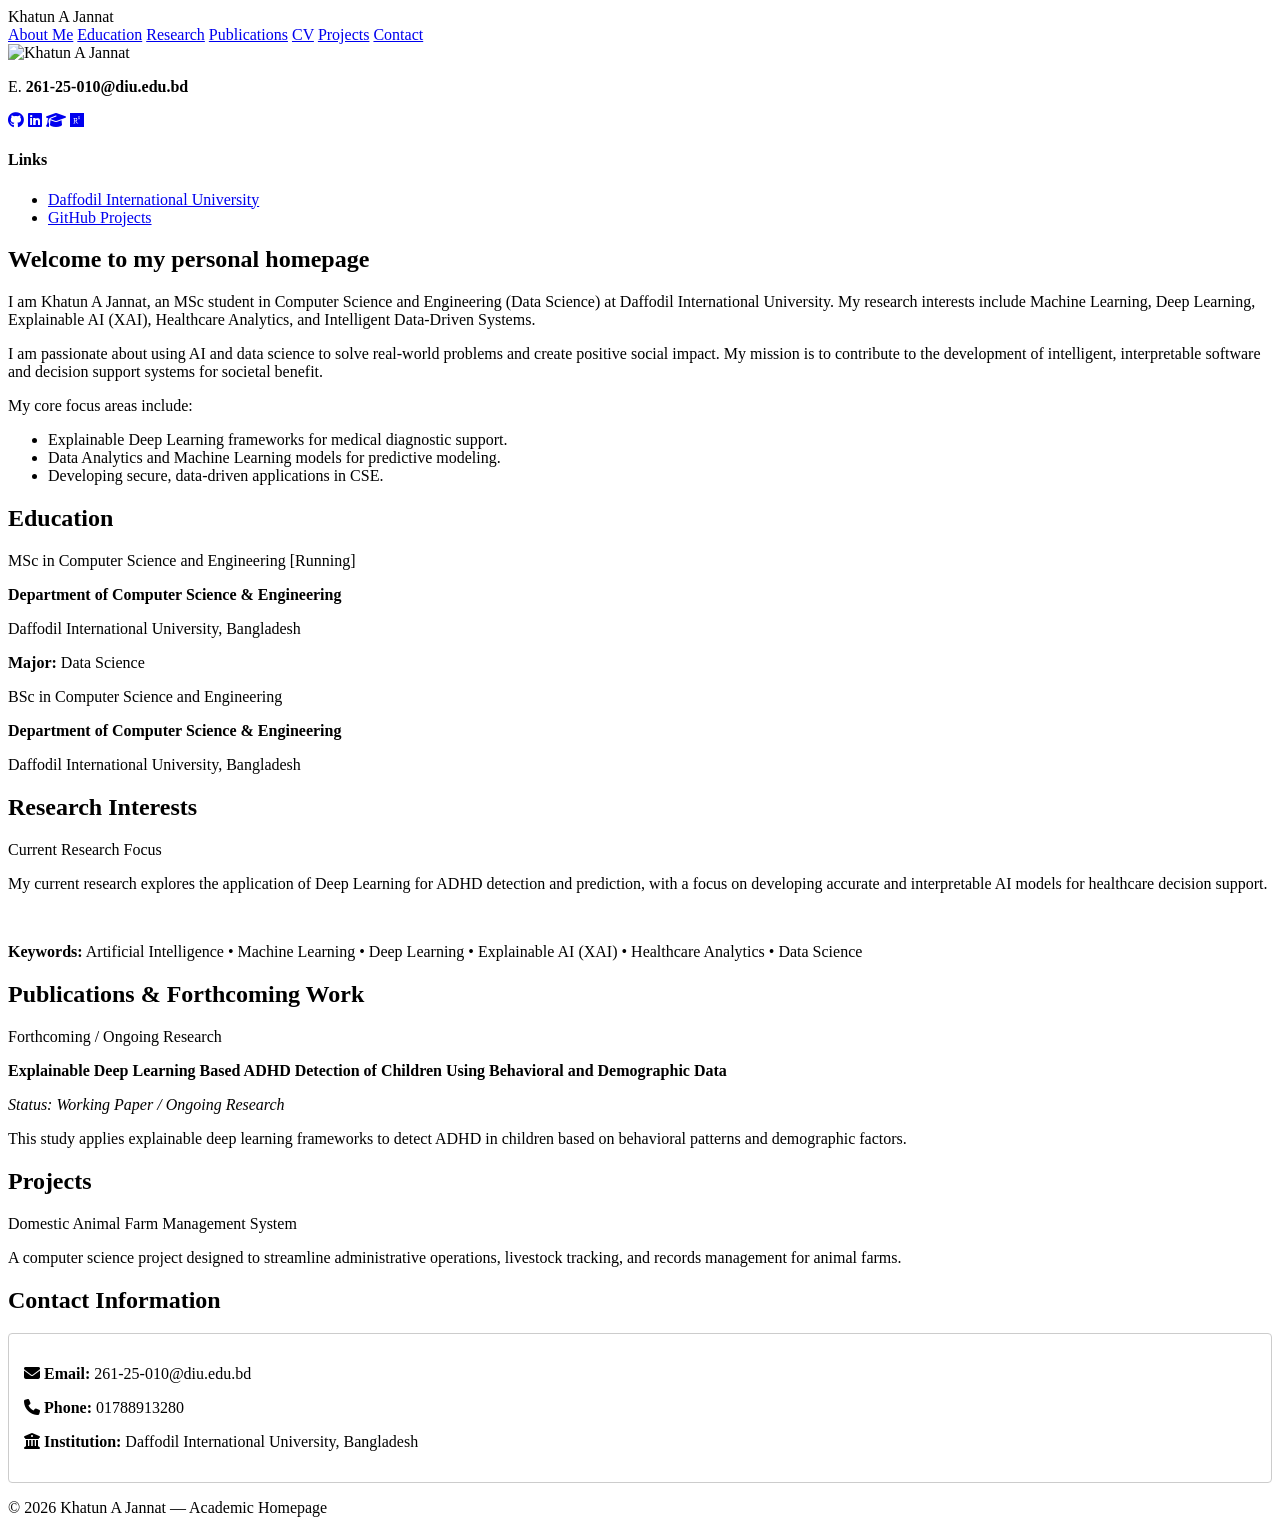
==== layouts/index.html @ c6fefc1a "Change theme to Academic Faculty style with blue card banners" ====
<!DOCTYPE html>
<html lang="en">
<head>
    <meta charset="UTF-8">
    <meta name="viewport" content="width=device-width, initial-scale=1.0">
    <title>Khatun A Jannat - Academic Portfolio</title>
    <!-- FontAwesome Icons -->
    <link rel="stylesheet" href="https://cdnjs.cloudflare.com/ajax/libs/font-awesome/6.4.0/css/all.min.css">
    <!-- Google Fonts -->
    <link href="https://fonts.googleapis.com/css2?family=Roboto:wght@400;500;700&display=swap" rel="stylesheet">
    <!-- CSS stylesheet -->
    <link rel="stylesheet" href="./css/style.css">
</head>
<body>

    <!-- TOP NAVIGATION BAR -->
    <header class="navbar">
        <div class="site-title">Khatun A Jannat</div>
        <nav class="nav-links">
            <a href="#about">About Me</a>
            <a href="#education">Education</a>
            <a href="#research">Research</a>
            <a href="#publications">Publications</a>
            <a href="./cv.pdf" target="_blank">CV</a>
            <a href="#projects">Projects</a>
            <a href="#contact">Contact</a>
        </nav>
    </header>

    <!-- MAIN PAGE WRAPPER -->
    <div class="page-wrapper">
        
        <!-- LEFT SIDEBAR -->
        <aside class="sidebar">
            <div class="profile-container">
                <img src="./profile.jpeg" alt="Khatun A Jannat" class="profile-pic">
            </div>

            <p class="sidebar-email">
                E. <strong>261-25-010@diu.edu.bd</strong>
            </p>

            <div class="sidebar-socials">
                <a href="https://github.com/khatunajannatcse" target="_blank" title="GitHub"><i class="fa-brands fa-github"></i></a>
                <a href="#" target="_blank" title="LinkedIn"><i class="fa-brands fa-linkedin"></i></a>
                <a href="#" target="_blank" title="Google Scholar"><i class="fa-solid fa-graduation-cap"></i></a>
                <a href="#" target="_blank" title="ResearchGate"><i class="fa-brands fa-researchgate"></i></a>
            </div>

            <div class="sidebar-links-box">
                <h4>Links</h4>
                <ul>
                    <li><a href="https://daffodilvarsity.edu.bd" target="_blank">Daffodil International University</a></li>
                    <li><a href="https://github.com/khatunajannatcse" target="_blank">GitHub Projects</a></li>
                </ul>
            </div>
        </aside>

        <!-- RIGHT MAIN CONTENT -->
        <main class="content">
            
            <!-- ABOUT SECTION -->
            <section id="about" class="main-section">
                <h1 class="welcome-heading">Welcome to my personal homepage</h1>
                <p class="about-text">
                    I am Khatun A Jannat, an MSc student in Computer Science and Engineering (Data Science) at Daffodil International University. My research interests include Machine Learning, Deep Learning, Explainable AI (XAI), Healthcare Analytics, and Intelligent Data-Driven Systems.
                </p>
                <p class="about-text">
                    I am passionate about using AI and data science to solve real-world problems and create positive social impact. My mission is to contribute to the development of intelligent, interpretable software and decision support systems for societal benefit.
                </p>
                
                <div class="academic-list-box">
                    <p>My core focus areas include:</p>
                    <ul>
                        <li>Explainable Deep Learning frameworks for medical diagnostic support.</li>
                        <li>Data Analytics and Machine Learning models for predictive modeling.</li>
                        <li>Developing secure, data-driven applications in CSE.</li>
                    </ul>
                </div>
            </section>

            <!-- EDUCATION SECTION -->
            <section id="education" class="main-section">
                <h2 class="section-title">Education</h2>
                
                <div class="academic-card">
                    <div class="academic-card-header">
                        MSc in Computer Science and Engineering [Running]
                    </div>
                    <div class="academic-card-body">
                        <p><strong>Department of Computer Science & Engineering</strong></p>
                        <p>Daffodil International University, Bangladesh</p>
                        <p><strong>Major:</strong> Data Science</p>
                    </div>
                </div>

                <div class="academic-card">
                    <div class="academic-card-header">
                        BSc in Computer Science and Engineering
                    </div>
                    <div class="academic-card-body">
                        <p><strong>Department of Computer Science & Engineering</strong></p>
                        <p>Daffodil International University, Bangladesh</p>
                    </div>
                </div>
            </section>

            <!-- RESEARCH SECTION -->
            <section id="research" class="main-section">
                <h2 class="section-title">Research Interests</h2>
                
                <div class="academic-card">
                    <div class="academic-card-header">
                        Current Research Focus
                    </div>
                    <div class="academic-card-body">
                        <p>My current research explores the application of Deep Learning for ADHD detection and prediction, with a focus on developing accurate and interpretable AI models for healthcare decision support.</p>
                        <br>
                        <p><strong>Keywords:</strong> Artificial Intelligence • Machine Learning • Deep Learning • Explainable AI (XAI) • Healthcare Analytics • Data Science</p>
                    </div>
                </div>
            </section>

            <!-- PUBLICATIONS SECTION -->
            <section id="publications" class="main-section">
                <h2 class="section-title">Publications & Forthcoming Work</h2>
                
                <div class="academic-card">
                    <div class="academic-card-header">
                        Forthcoming / Ongoing Research
                    </div>
                    <div class="academic-card-body">
                        <p><strong>Explainable Deep Learning Based ADHD Detection of Children Using Behavioral and Demographic Data</strong></p>
                        <p><em>Status: Working Paper / Ongoing Research</em></p>
                        <p>This study applies explainable deep learning frameworks to detect ADHD in children based on behavioral patterns and demographic factors.</p>
                    </div>
                </div>
            </section>

            <!-- PROJECTS SECTION -->
            <section id="projects" class="main-section">
                <h2 class="section-title">Projects</h2>
                
                <div class="academic-card">
                    <div class="academic-card-header">
                        Domestic Animal Farm Management System
                    </div>
                    <div class="academic-card-body">
                        <p>A computer science project designed to streamline administrative operations, livestock tracking, and records management for animal farms.</p>
                    </div>
                </div>
            </section>

            <!-- CONTACT SECTION -->
            <section id="contact" class="main-section">
                <h2 class="section-title">Contact Information</h2>
                <div class="academic-card-body" style="border: 1px solid #ccc; border-radius: 4px; padding: 15px;">
                    <p><i class="fa-solid fa-envelope"></i> <strong>Email:</strong> 261-25-010@diu.edu.bd</p>
                    <p><i class="fa-solid fa-phone"></i> <strong>Phone:</strong> 01788913280</p>
                    <p><i class="fa-solid fa-building-columns"></i> <strong>Institution:</strong> Daffodil International University, Bangladesh</p>
                </div>
            </section>

        </main>
    </div>

    <!-- FOOTER -->
    <footer>
        <p>© 2026 Khatun A Jannat — Academic Homepage</p>
    </footer>

</body>
</html>
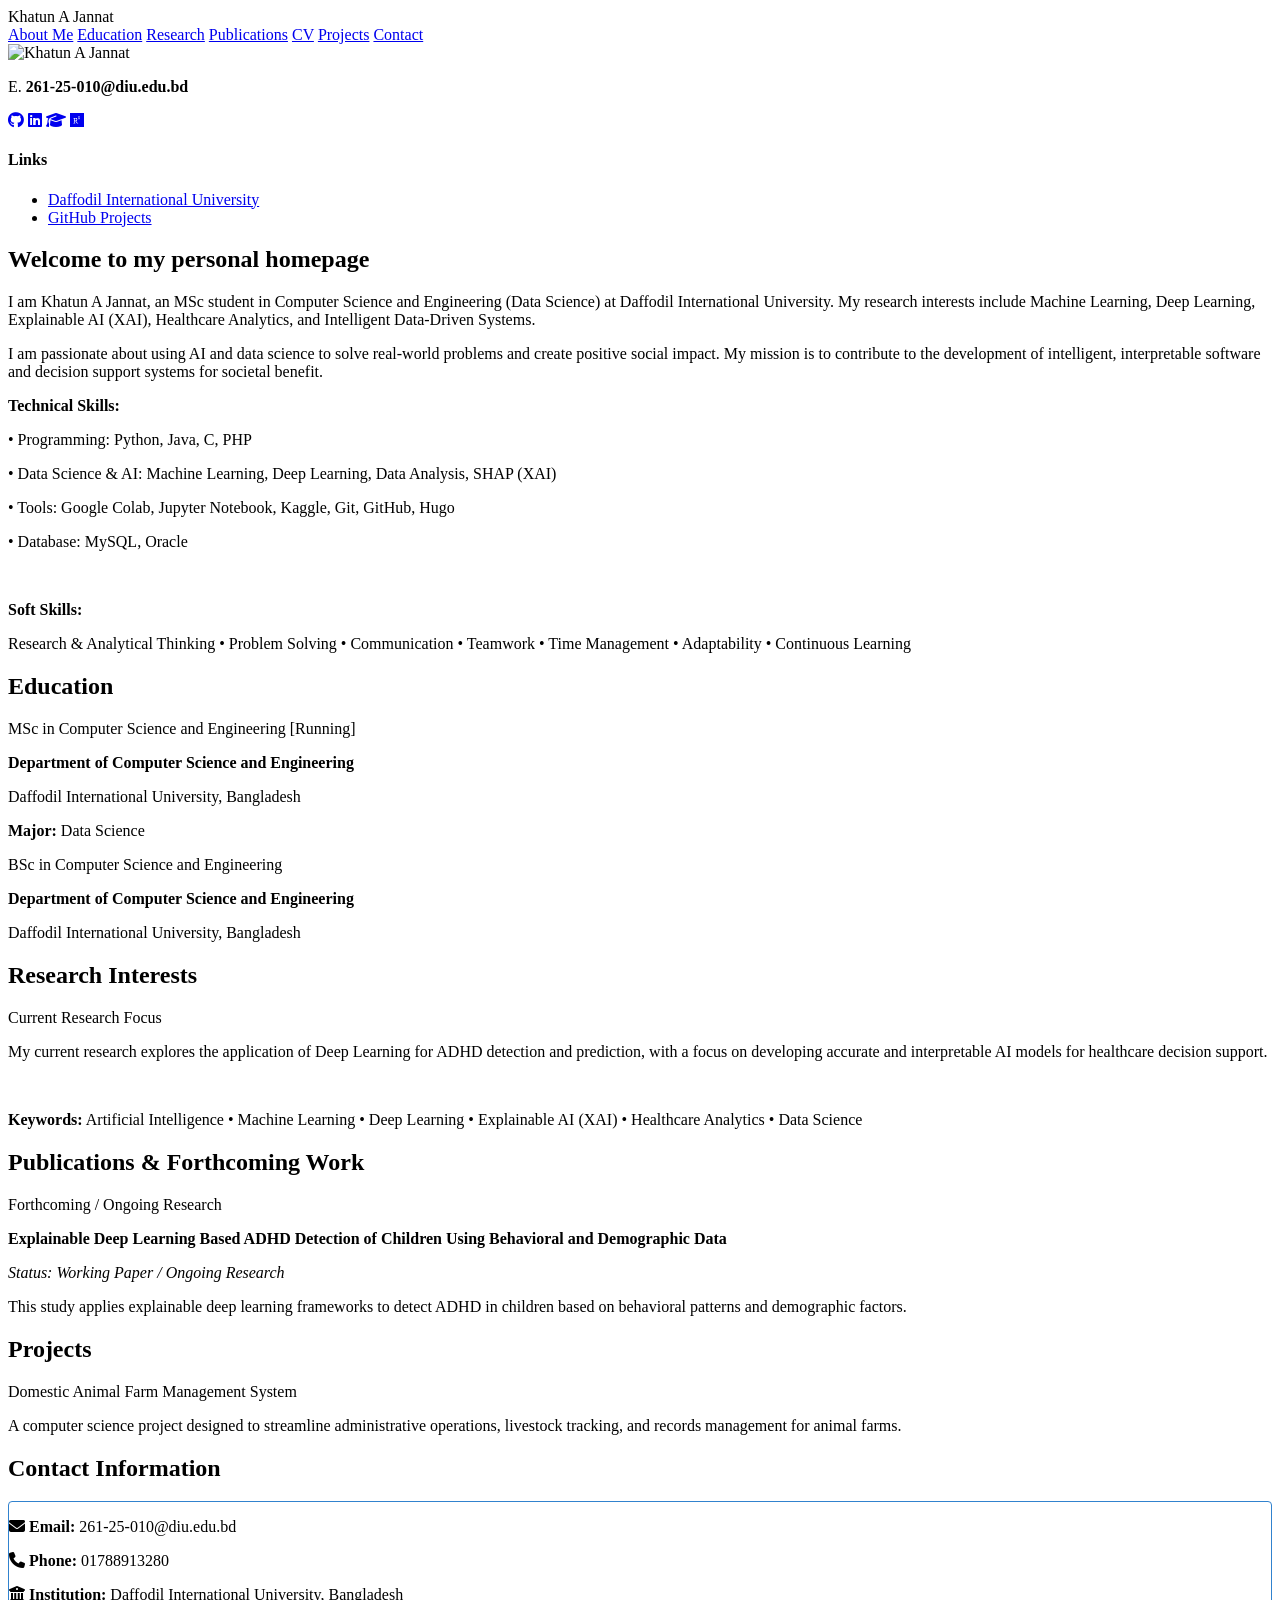
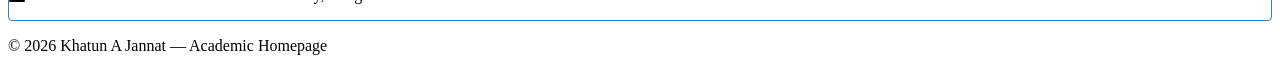
==== commit 0b899e6e: "Full HTML and CSS academic layout with blue education banners" ====
--- a/layouts/index.html
+++ b/layouts/index.html
@@ -3,7 +3,7 @@
 <head>
     <meta charset="UTF-8">
     <meta name="viewport" content="width=device-width, initial-scale=1.0">
-    <title>Khatun A Jannat - Academic Portfolio</title>
+    <title>Khatun A Jannat - Academic Homepage</title>
     <!-- FontAwesome Icons -->
     <link rel="stylesheet" href="https://cdnjs.cloudflare.com/ajax/libs/font-awesome/6.4.0/css/all.min.css">
     <!-- Google Fonts -->
@@ -68,14 +68,16 @@
                 <p class="about-text">
                     I am passionate about using AI and data science to solve real-world problems and create positive social impact. My mission is to contribute to the development of intelligent, interpretable software and decision support systems for societal benefit.
                 </p>
-                
-                <div class="academic-list-box">
-                    <p>My core focus areas include:</p>
-                    <ul>
-                        <li>Explainable Deep Learning frameworks for medical diagnostic support.</li>
-                        <li>Data Analytics and Machine Learning models for predictive modeling.</li>
-                        <li>Developing secure, data-driven applications in CSE.</li>
-                    </ul>
+
+                <div class="skills-box">
+                    <p><strong>Technical Skills:</strong></p>
+                    <p>• Programming: Python, Java, C, PHP</p>
+                    <p>• Data Science & AI: Machine Learning, Deep Learning, Data Analysis, SHAP (XAI)</p>
+                    <p>• Tools: Google Colab, Jupyter Notebook, Kaggle, Git, GitHub, Hugo</p>
+                    <p>• Database: MySQL, Oracle</p>
+                    <br>
+                    <p><strong>Soft Skills:</strong></p>
+                    <p>Research & Analytical Thinking • Problem Solving • Communication • Teamwork • Time Management • Adaptability • Continuous Learning</p>
                 </div>
             </section>
 
@@ -83,23 +85,25 @@
             <section id="education" class="main-section">
                 <h2 class="section-title">Education</h2>
                 
-                <div class="academic-card">
-                    <div class="academic-card-header">
+                <!-- MSc Box -->
+                <div class="edu-card">
+                    <div class="edu-header">
                         MSc in Computer Science and Engineering [Running]
                     </div>
-                    <div class="academic-card-body">
-                        <p><strong>Department of Computer Science & Engineering</strong></p>
+                    <div class="edu-body">
+                        <p><strong>Department of Computer Science and Engineering</strong></p>
                         <p>Daffodil International University, Bangladesh</p>
                         <p><strong>Major:</strong> Data Science</p>
                     </div>
                 </div>
 
-                <div class="academic-card">
-                    <div class="academic-card-header">
+                <!-- BSc Box -->
+                <div class="edu-card">
+                    <div class="edu-header">
                         BSc in Computer Science and Engineering
                     </div>
-                    <div class="academic-card-body">
-                        <p><strong>Department of Computer Science & Engineering</strong></p>
+                    <div class="edu-body">
+                        <p><strong>Department of Computer Science and Engineering</strong></p>
                         <p>Daffodil International University, Bangladesh</p>
                     </div>
                 </div>
@@ -109,11 +113,11 @@
             <section id="research" class="main-section">
                 <h2 class="section-title">Research Interests</h2>
                 
-                <div class="academic-card">
-                    <div class="academic-card-header">
+                <div class="edu-card">
+                    <div class="edu-header">
                         Current Research Focus
                     </div>
-                    <div class="academic-card-body">
+                    <div class="edu-body">
                         <p>My current research explores the application of Deep Learning for ADHD detection and prediction, with a focus on developing accurate and interpretable AI models for healthcare decision support.</p>
                         <br>
                         <p><strong>Keywords:</strong> Artificial Intelligence • Machine Learning • Deep Learning • Explainable AI (XAI) • Healthcare Analytics • Data Science</p>
@@ -125,11 +129,11 @@
             <section id="publications" class="main-section">
                 <h2 class="section-title">Publications & Forthcoming Work</h2>
                 
-                <div class="academic-card">
-                    <div class="academic-card-header">
+                <div class="edu-card">
+                    <div class="edu-header">
                         Forthcoming / Ongoing Research
                     </div>
-                    <div class="academic-card-body">
+                    <div class="edu-body">
                         <p><strong>Explainable Deep Learning Based ADHD Detection of Children Using Behavioral and Demographic Data</strong></p>
                         <p><em>Status: Working Paper / Ongoing Research</em></p>
                         <p>This study applies explainable deep learning frameworks to detect ADHD in children based on behavioral patterns and demographic factors.</p>
@@ -141,11 +145,11 @@
             <section id="projects" class="main-section">
                 <h2 class="section-title">Projects</h2>
                 
-                <div class="academic-card">
-                    <div class="academic-card-header">
+                <div class="edu-card">
+                    <div class="edu-header">
                         Domestic Animal Farm Management System
                     </div>
-                    <div class="academic-card-body">
+                    <div class="edu-body">
                         <p>A computer science project designed to streamline administrative operations, livestock tracking, and records management for animal farms.</p>
                     </div>
                 </div>
@@ -154,7 +158,7 @@
             <!-- CONTACT SECTION -->
             <section id="contact" class="main-section">
                 <h2 class="section-title">Contact Information</h2>
-                <div class="academic-card-body" style="border: 1px solid #ccc; border-radius: 4px; padding: 15px;">
+                <div class="edu-body" style="border: 1px solid #3182ce; border-radius: 4px;">
                     <p><i class="fa-solid fa-envelope"></i> <strong>Email:</strong> 261-25-010@diu.edu.bd</p>
                     <p><i class="fa-solid fa-phone"></i> <strong>Phone:</strong> 01788913280</p>
                     <p><i class="fa-solid fa-building-columns"></i> <strong>Institution:</strong> Daffodil International University, Bangladesh</p>
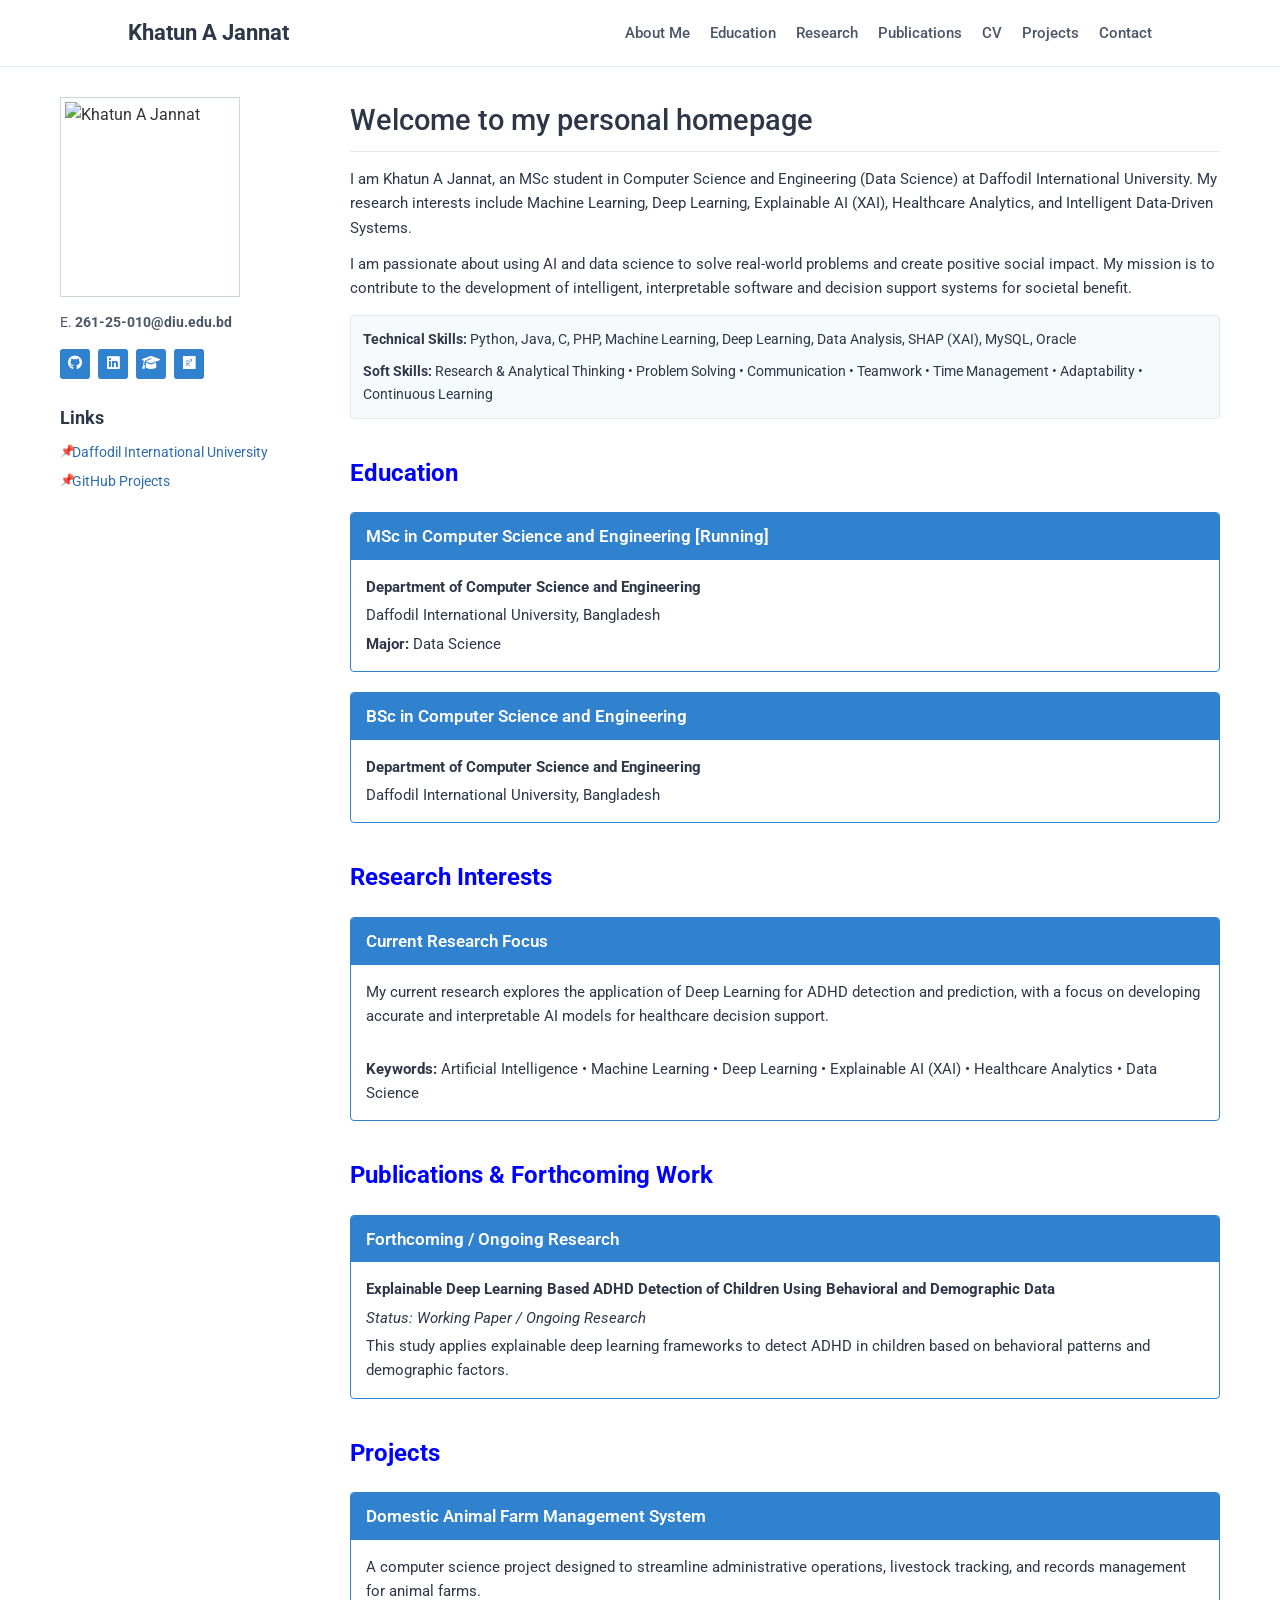
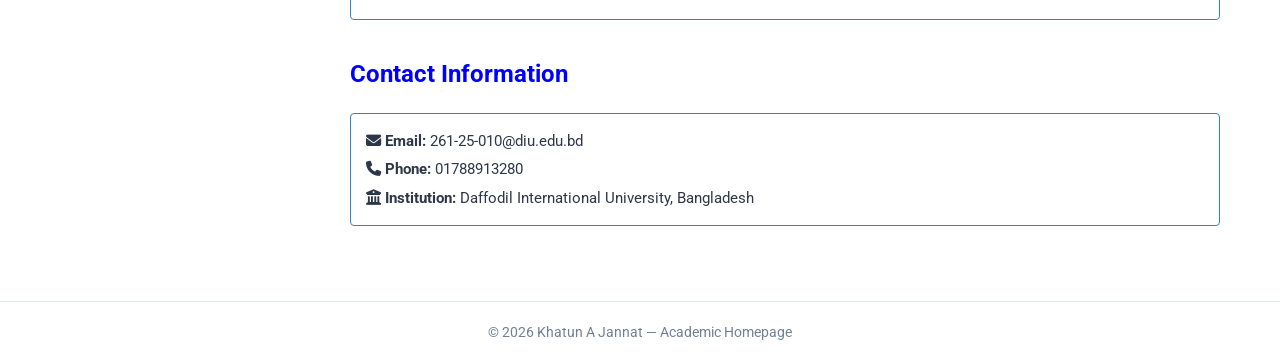
==== commit 50b4a7dd: "Add full CSS stylesheet with blue banner cards" ====
--- a/layouts/index.html
+++ b/layouts/index.html
@@ -8,8 +8,249 @@
     <link rel="stylesheet" href="https://cdnjs.cloudflare.com/ajax/libs/font-awesome/6.4.0/css/all.min.css">
     <!-- Google Fonts -->
     <link href="https://fonts.googleapis.com/css2?family=Roboto:wght@400;500;700&display=swap" rel="stylesheet">
-    <!-- CSS stylesheet -->
-    <link rel="stylesheet" href="./css/style.css">
+    
+    <style>
+        /* ==========================================
+           GLOBAL RESETS & STYLES
+           ========================================== */
+        * {
+            margin: 0;
+            padding: 0;
+            box-sizing: border-box;
+            font-family: 'Roboto', Arial, sans-serif;
+        }
+
+        body {
+            background-color: #ffffff;
+            color: #333333;
+            line-height: 1.6;
+        }
+
+        a {
+            color: #2b6cb0;
+            text-decoration: none;
+        }
+
+        a:hover {
+            text-decoration: underline;
+        }
+
+        /* ==========================================
+           TOP NAVIGATION BAR
+           ========================================== */
+        .navbar {
+            display: flex;
+            justify-content: space-between;
+            align-items: center;
+            padding: 15px 10%;
+            background-color: #ffffff;
+            border-bottom: 1px solid #e2e8f0;
+        }
+
+        .site-title {
+            font-size: 1.4rem;
+            font-weight: 700;
+            color: #2d3748;
+        }
+
+        .nav-links {
+            display: flex;
+            gap: 20px;
+        }
+
+        .nav-links a {
+            color: #4a5568;
+            font-size: 0.95rem;
+            font-weight: 500;
+        }
+
+        .nav-links a:hover {
+            color: #2b6cb0;
+        }
+
+        /* ==========================================
+           LAYOUT STRUCTURE
+           ========================================== */
+        .page-wrapper {
+            display: flex;
+            max-width: 1200px;
+            margin: 30px auto;
+            padding: 0 20px;
+            gap: 40px;
+        }
+
+        /* ==========================================
+           LEFT SIDEBAR
+           ========================================== */
+        .sidebar {
+            width: 250px;
+            flex-shrink: 0;
+        }
+
+        .profile-container {
+            width: 180px;
+            height: 200px;
+            border: 1px solid #cbd5e0;
+            padding: 4px;
+            background-color: #fff;
+            margin-bottom: 15px;
+        }
+
+        .profile-pic {
+            width: 100%;
+            height: 100%;
+            object-fit: cover;
+        }
+
+        .sidebar-email {
+            font-size: 0.85rem;
+            color: #4a5568;
+            margin-bottom: 15px;
+        }
+
+        .sidebar-socials {
+            display: flex;
+            gap: 8px;
+            margin-bottom: 25px;
+        }
+
+        .sidebar-socials a {
+            display: inline-flex;
+            align-items: center;
+            justify-content: center;
+            width: 30px;
+            height: 30px;
+            background-color: #3182ce;
+            color: #ffffff !important;
+            border-radius: 3px;
+            font-size: 0.9rem;
+        }
+
+        .sidebar-links-box h4 {
+            font-size: 1.1rem;
+            color: #2d3748;
+            margin-bottom: 10px;
+        }
+
+        .sidebar-links-box ul {
+            list-style-type: none;
+        }
+
+        .sidebar-links-box li {
+            font-size: 0.85rem;
+            margin-bottom: 8px;
+            padding-left: 12px;
+            position: relative;
+        }
+
+        .sidebar-links-box li::before {
+            content: "📌";
+            position: absolute;
+            left: 0;
+            font-size: 0.75rem;
+        }
+
+        /* ==========================================
+           MAIN CONTENT AREA
+           ========================================== */
+        .content {
+            flex-grow: 1;
+        }
+
+        .main-section {
+            margin-bottom: 35px;
+        }
+
+        .welcome-heading {
+            font-size: 1.8rem;
+            color: #2d3748;
+            font-weight: 500;
+            margin-bottom: 15px;
+            border-bottom: 1px solid #e2e8f0;
+            padding-bottom: 8px;
+        }
+
+        /* BRIGHT BLUE SECTION HEADINGS */
+        .section-title {
+            font-size: 1.5rem;
+            color: #0000ff !important;
+            font-weight: bold;
+            margin-bottom: 20px;
+        }
+
+        .about-text {
+            font-size: 0.95rem;
+            color: #2d3748;
+            margin-bottom: 12px;
+        }
+
+        .skills-box {
+            margin-top: 15px;
+            padding: 12px;
+            background-color: #f7fafc;
+            border: 1px solid #e2e8f0;
+            border-radius: 4px;
+            font-size: 0.9rem;
+            color: #2d3748;
+        }
+
+        /* ==========================================
+           BLUE ACADEMIC CARD BANNERS (MATCHING SCREENSHOT)
+           ========================================== */
+        .edu-card {
+            border: 1px solid #3182ce !important;
+            border-radius: 4px;
+            margin-bottom: 20px;
+            overflow: hidden;
+            background-color: #ffffff;
+        }
+
+        .edu-header {
+            background-color: #3182ce !important;
+            color: #ffffff !important;
+            font-weight: 600;
+            font-size: 1.05rem;
+            padding: 10px 15px;
+        }
+
+        .edu-body {
+            padding: 15px;
+            color: #2d3748;
+            font-size: 0.95rem;
+            line-height: 1.6;
+        }
+
+        .edu-body p {
+            margin-bottom: 4px;
+        }
+
+        .edu-body p:last-child {
+            margin-bottom: 0;
+        }
+
+        /* ==========================================
+           FOOTER
+           ========================================== */
+        footer {
+            text-align: center;
+            padding: 20px;
+            border-top: 1px solid #e2e8f0;
+            font-size: 0.85rem;
+            color: #718096;
+            margin-top: 40px;
+        }
+
+        /* MOBILE ADAPTATION */
+        @media (max-width: 768px) {
+            .page-wrapper {
+                flex-direction: column;
+            }
+            .navbar {
+                flex-direction: column;
+                gap: 10px;
+            }
+        }
+    </style>
 </head>
 <body>
 
@@ -70,14 +311,8 @@
                 </p>
 
                 <div class="skills-box">
-                    <p><strong>Technical Skills:</strong></p>
-                    <p>• Programming: Python, Java, C, PHP</p>
-                    <p>• Data Science & AI: Machine Learning, Deep Learning, Data Analysis, SHAP (XAI)</p>
-                    <p>• Tools: Google Colab, Jupyter Notebook, Kaggle, Git, GitHub, Hugo</p>
-                    <p>• Database: MySQL, Oracle</p>
-                    <br>
-                    <p><strong>Soft Skills:</strong></p>
-                    <p>Research & Analytical Thinking • Problem Solving • Communication • Teamwork • Time Management • Adaptability • Continuous Learning</p>
+                    <p><strong>Technical Skills:</strong> Python, Java, C, PHP, Machine Learning, Deep Learning, Data Analysis, SHAP (XAI), MySQL, Oracle</p>
+                    <p style="margin-top: 8px;"><strong>Soft Skills:</strong> Research & Analytical Thinking • Problem Solving • Communication • Teamwork • Time Management • Adaptability • Continuous Learning</p>
                 </div>
             </section>
 
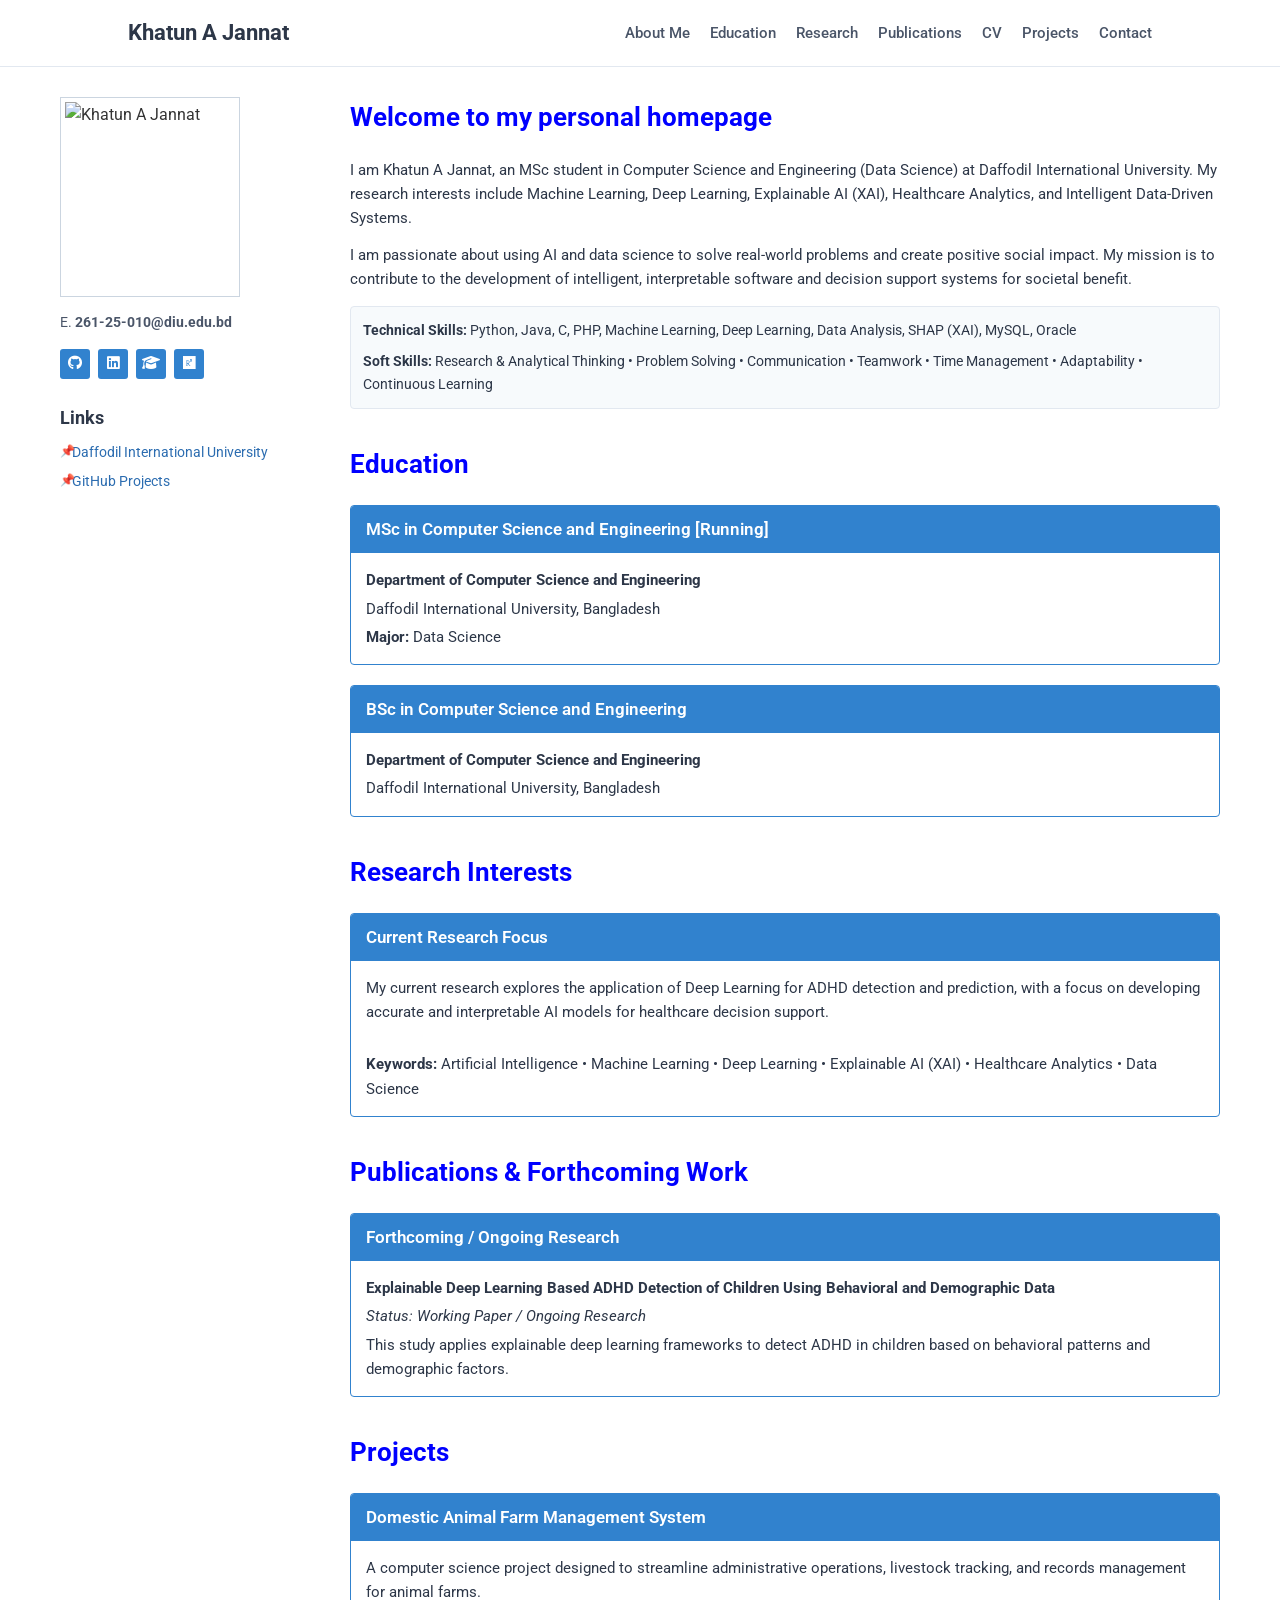
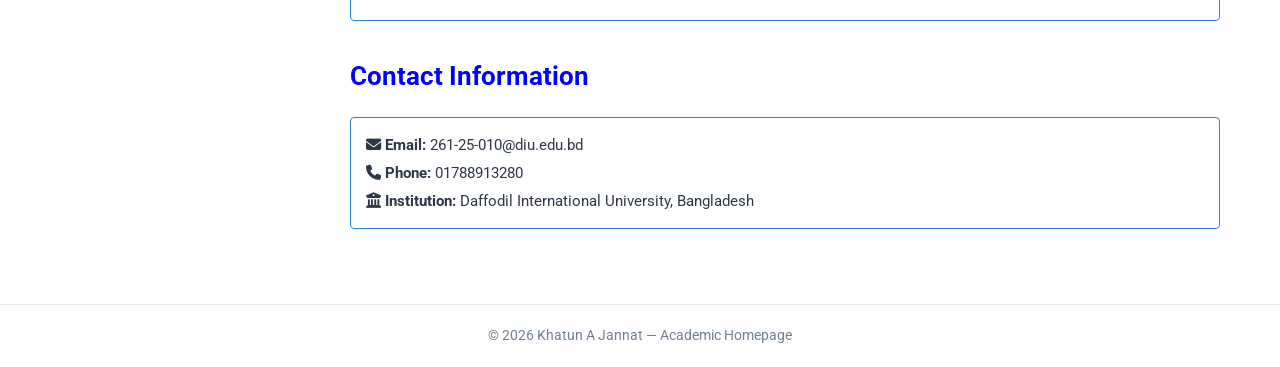
==== commit 2a1616b4: "Make Welcome heading blue to match Education heading" ====
--- a/layouts/index.html
+++ b/layouts/index.html
@@ -161,18 +161,9 @@
             margin-bottom: 35px;
         }
 
-        .welcome-heading {
-            font-size: 1.8rem;
-            color: #2d3748;
-            font-weight: 500;
-            margin-bottom: 15px;
-            border-bottom: 1px solid #e2e8f0;
-            padding-bottom: 8px;
-        }
-
-        /* BRIGHT BLUE SECTION HEADINGS */
-        .section-title {
-            font-size: 1.5rem;
+        /* BRIGHT BLUE HEADINGS (MATCHES EDUCATION) */
+        .welcome-heading, .section-title {
+            font-size: 1.6rem;
             color: #0000ff !important;
             font-weight: bold;
             margin-bottom: 20px;
@@ -195,7 +186,7 @@
         }
 
         /* ==========================================
-           BLUE ACADEMIC CARD BANNERS (MATCHING SCREENSHOT)
+           BLUE ACADEMIC CARD BANNERS
            ========================================== */
         .edu-card {
             border: 1px solid #3182ce !important;
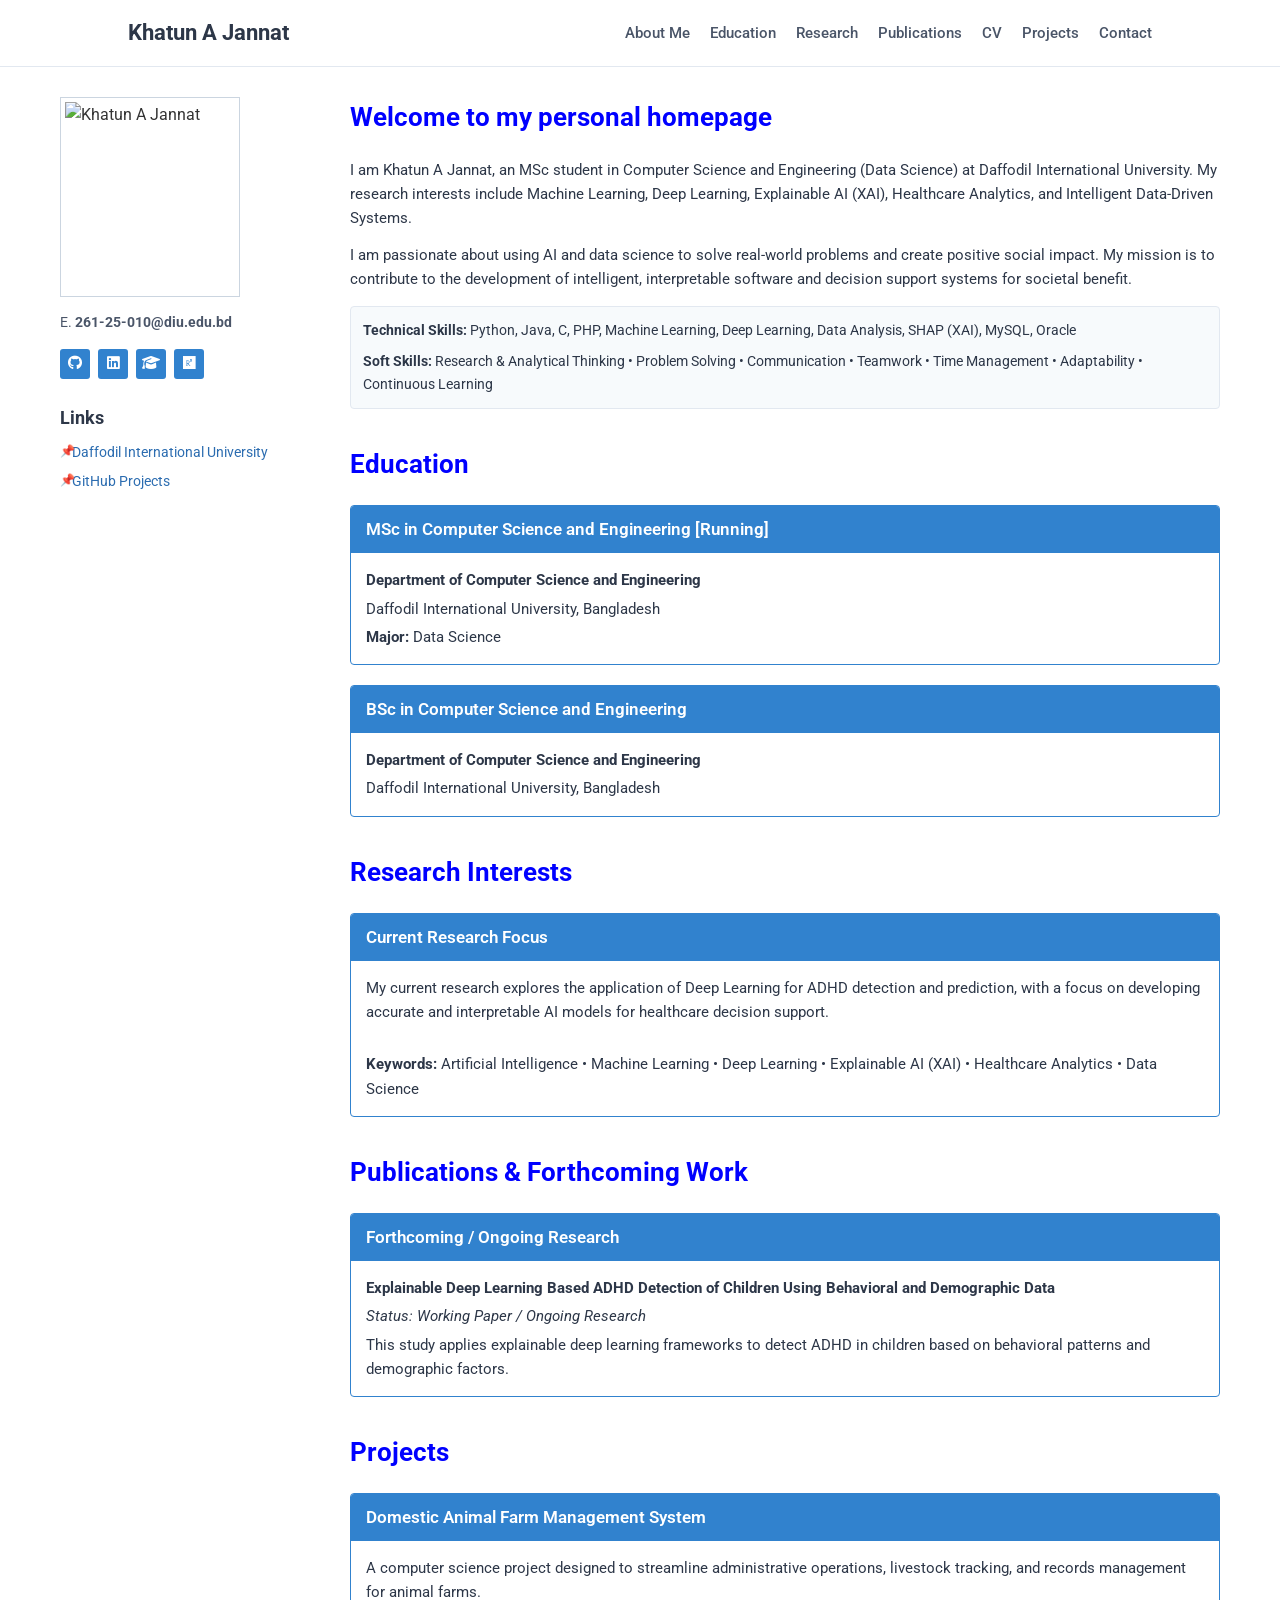
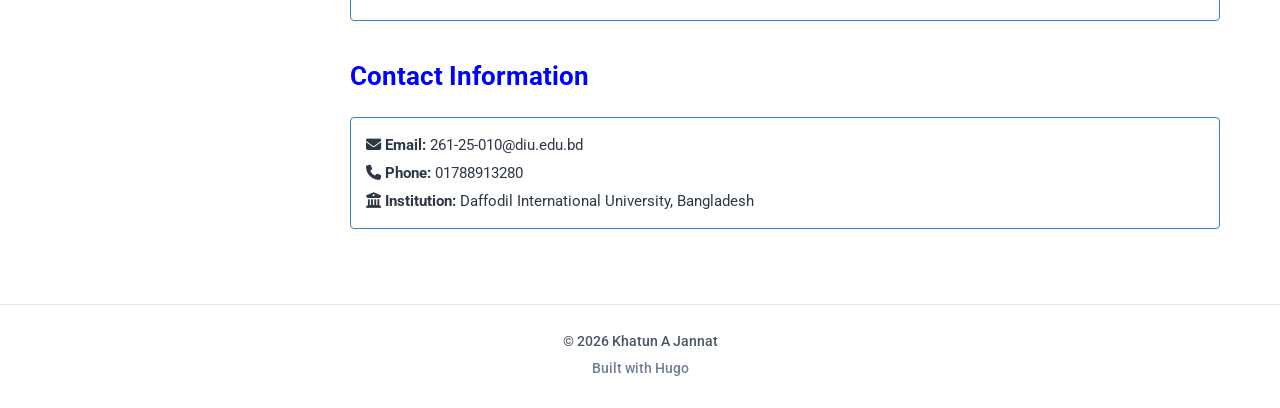
==== commit ba9520fa: "Update welcome heading blue color and non-blue two-line footer" ====
--- a/layouts/index.html
+++ b/layouts/index.html
@@ -161,7 +161,7 @@
             margin-bottom: 35px;
         }
 
-        /* BRIGHT BLUE HEADINGS (MATCHES EDUCATION) */
+        /* BRIGHT BLUE HEADINGS */
         .welcome-heading, .section-title {
             font-size: 1.6rem;
             color: #0000ff !important;
@@ -220,15 +220,26 @@
         }
 
         /* ==========================================
-           FOOTER
+           CLEAN FOOTER (NO BLUE BLOCK)
            ========================================== */
         footer {
             text-align: center;
-            padding: 20px;
+            padding: 25px 0;
             border-top: 1px solid #e2e8f0;
+            margin-top: 40px;
+            background-color: #ffffff;
+        }
+
+        footer p {
+            font-size: 0.9rem;
+            color: #4a5568;
+            margin-bottom: 4px;
+            font-weight: 500;
+        }
+
+        .footer-subtext {
             font-size: 0.85rem;
             color: #718096;
-            margin-top: 40px;
         }
 
         /* MOBILE ADAPTATION */
@@ -396,7 +407,8 @@
 
     <!-- FOOTER -->
     <footer>
-        <p>© 2026 Khatun A Jannat — Academic Homepage</p>
+        <p>© 2026 Khatun A Jannat</p>
+        <p class="footer-subtext">Built with Hugo</p>
     </footer>
 
 </body>
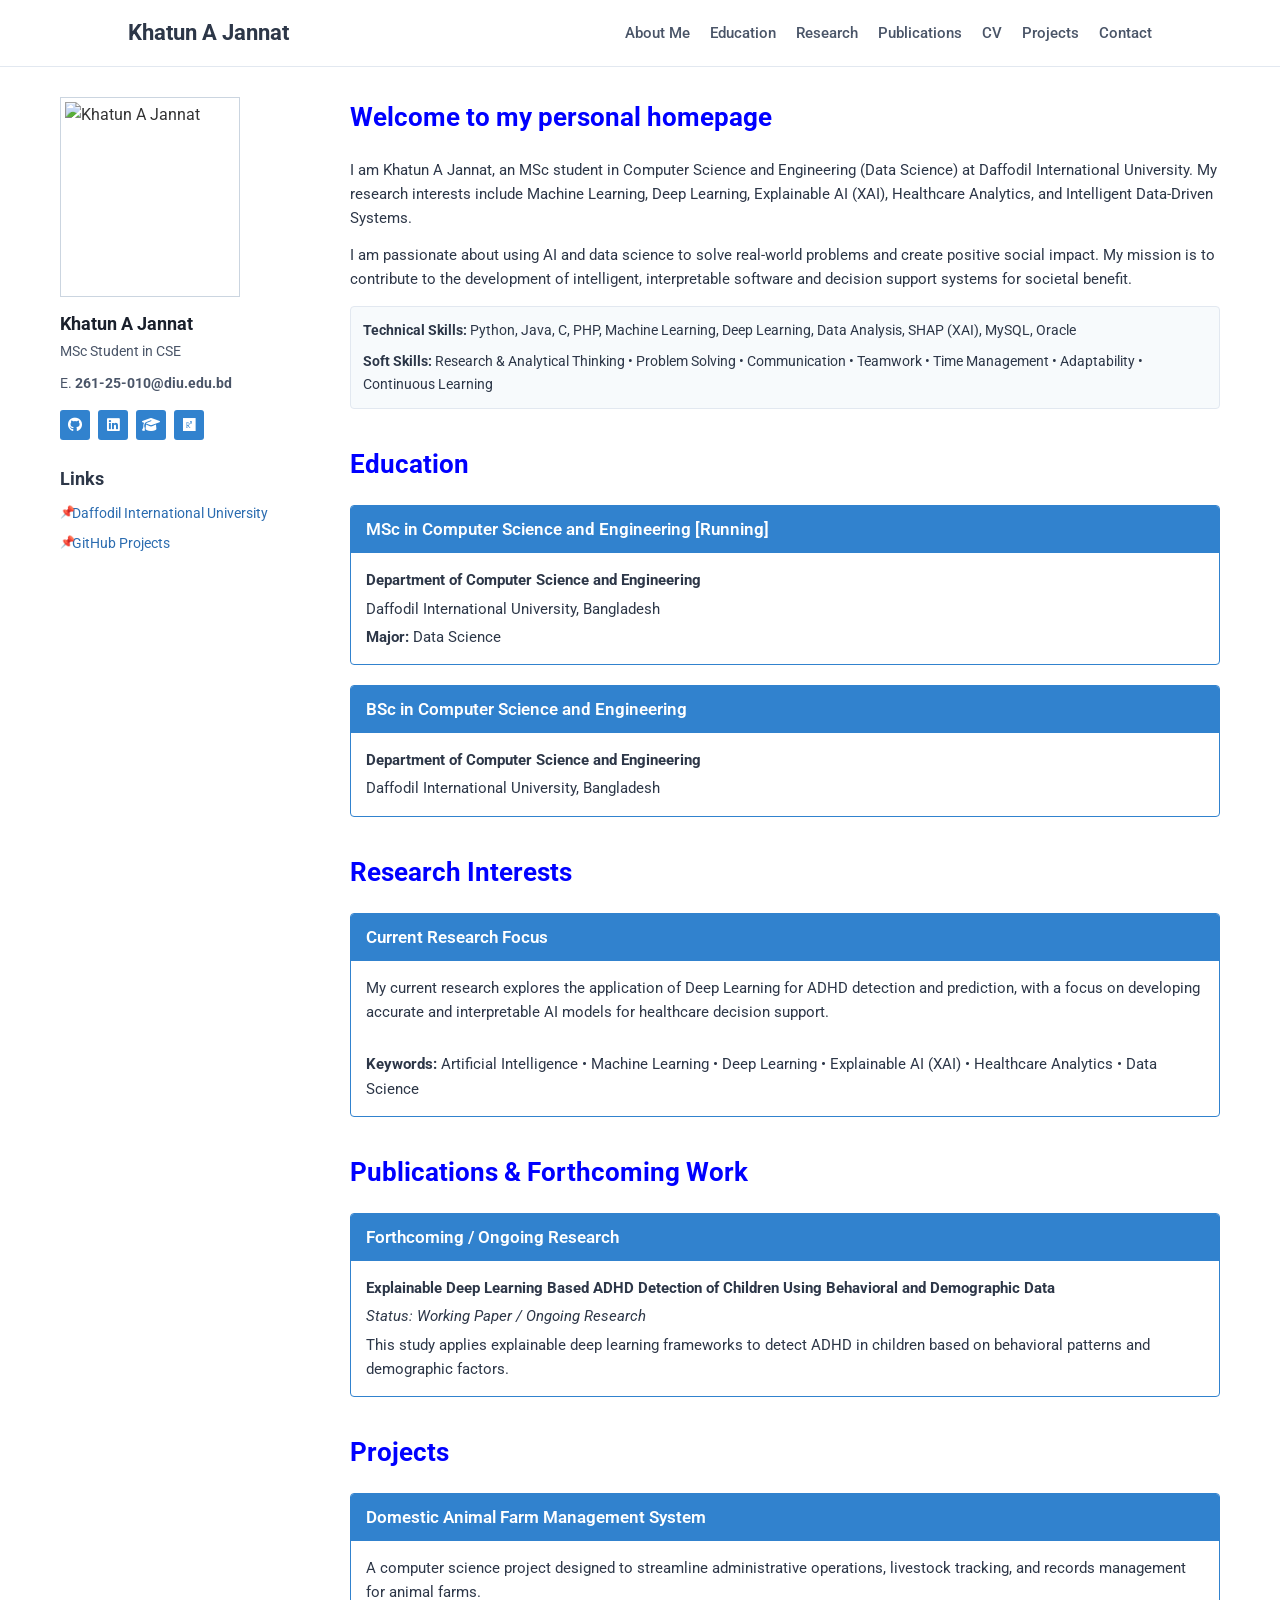
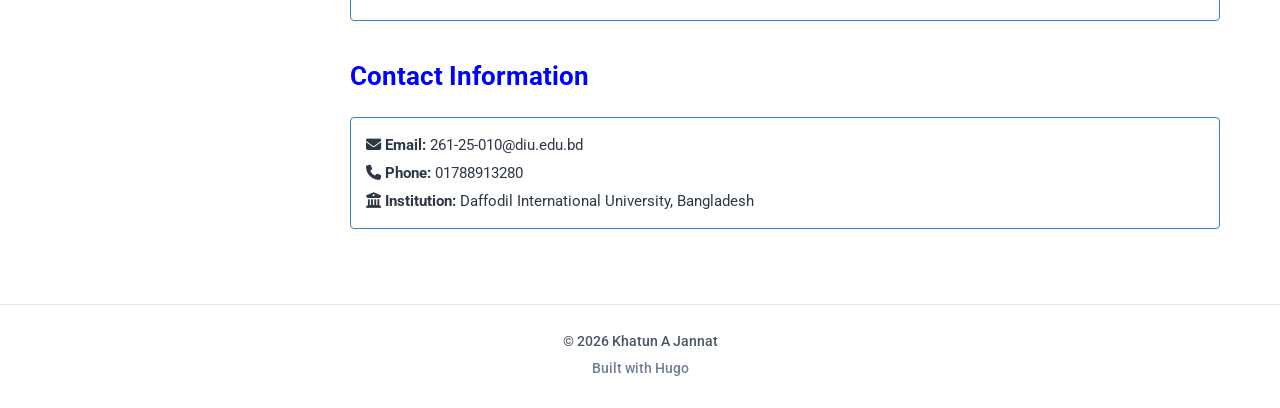
==== commit 27d7ff64: "Add name and MSc Student title below profile image" ====
--- a/layouts/index.html
+++ b/layouts/index.html
@@ -93,13 +93,26 @@
             border: 1px solid #cbd5e0;
             padding: 4px;
             background-color: #fff;
-            margin-bottom: 15px;
+            margin-bottom: 12px;
         }
 
         .profile-pic {
             width: 100%;
             height: 100%;
             object-fit: cover;
+        }
+
+        .sidebar-name {
+            font-size: 1.15rem;
+            font-weight: 700;
+            color: #1a202c;
+            margin-bottom: 2px;
+        }
+
+        .sidebar-title {
+            font-size: 0.9rem;
+            color: #4a5568;
+            margin-bottom: 10px;
         }
 
         .sidebar-email {
@@ -220,7 +233,7 @@
         }
 
         /* ==========================================
-           CLEAN FOOTER (NO BLUE BLOCK)
+           CLEAN FOOTER
            ========================================== */
         footer {
             text-align: center;
@@ -279,6 +292,10 @@
                 <img src="./profile.jpeg" alt="Khatun A Jannat" class="profile-pic">
             </div>
 
+            <!-- NAME & TITLE ADDED HERE -->
+            <h3 class="sidebar-name">Khatun A Jannat</h3>
+            <p class="sidebar-title">MSc Student in CSE</p>
+
             <p class="sidebar-email">
                 E. <strong>261-25-010@diu.edu.bd</strong>
             </p>
